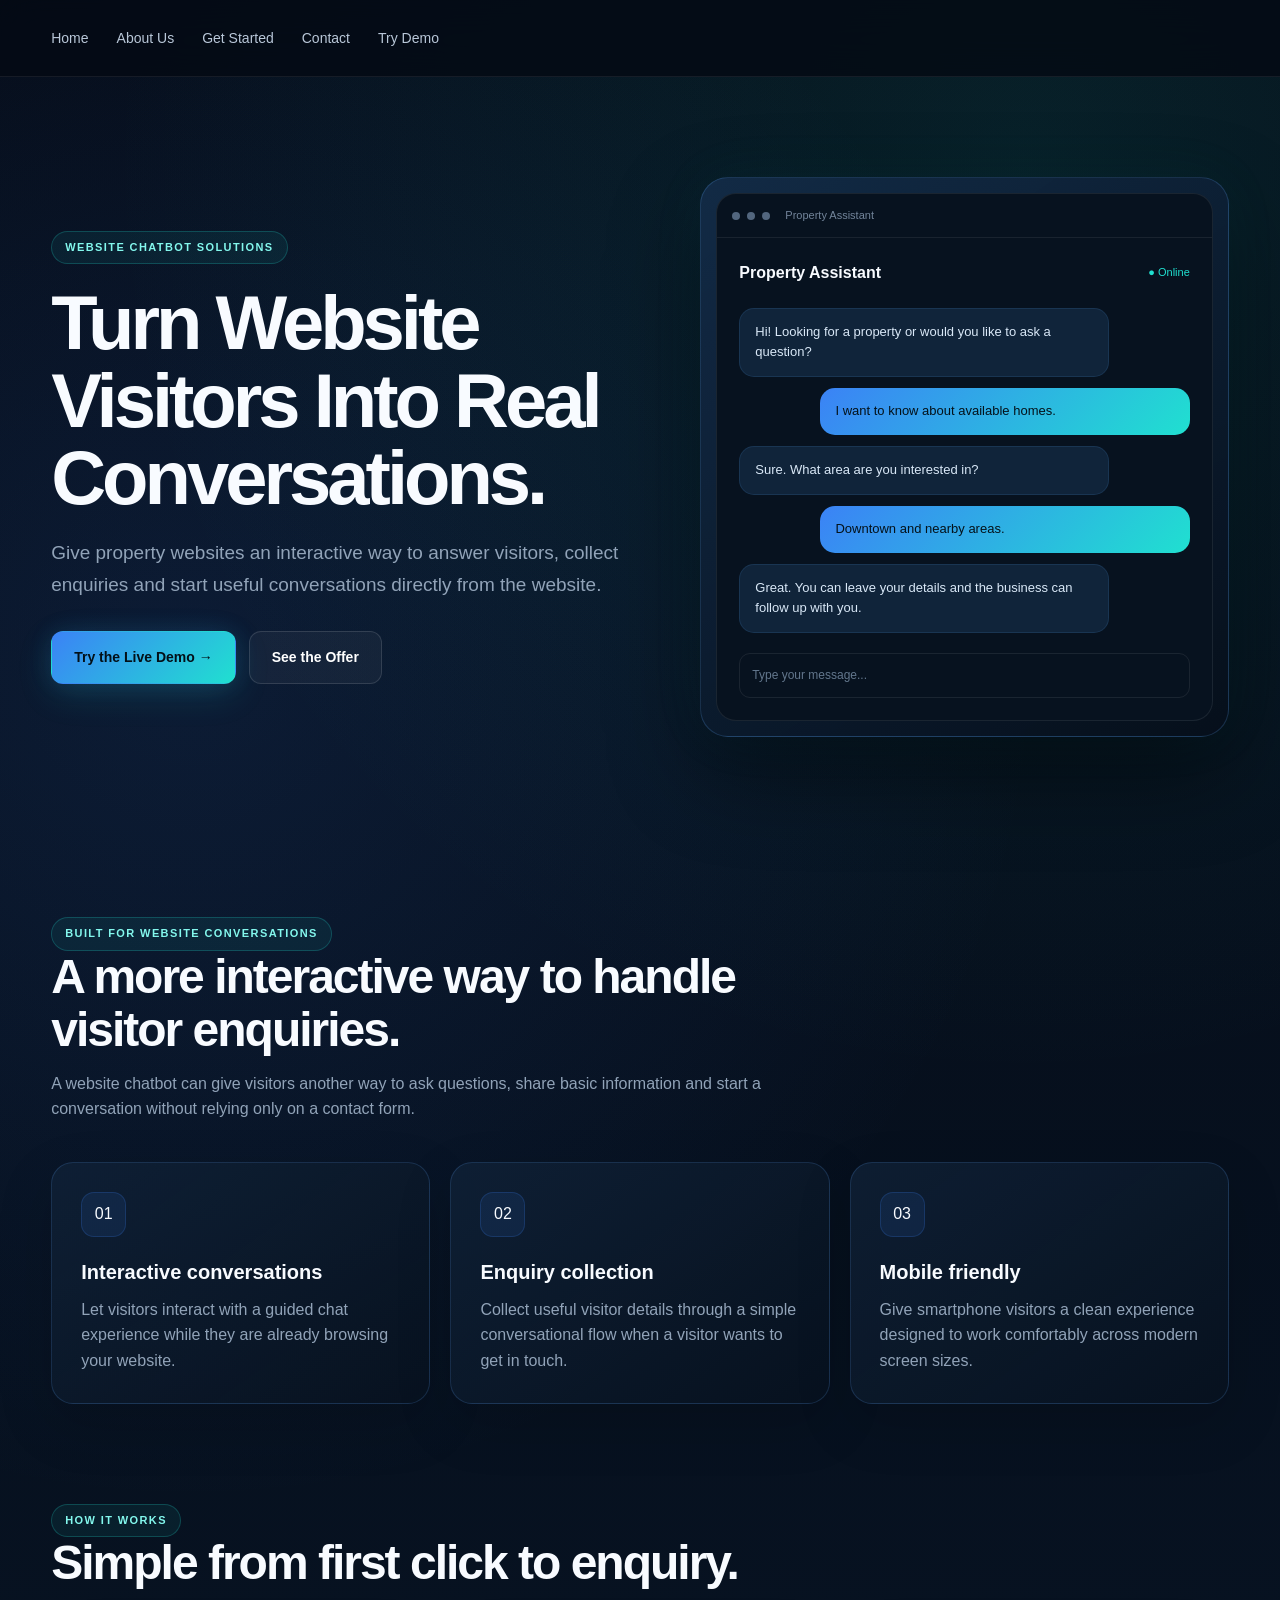
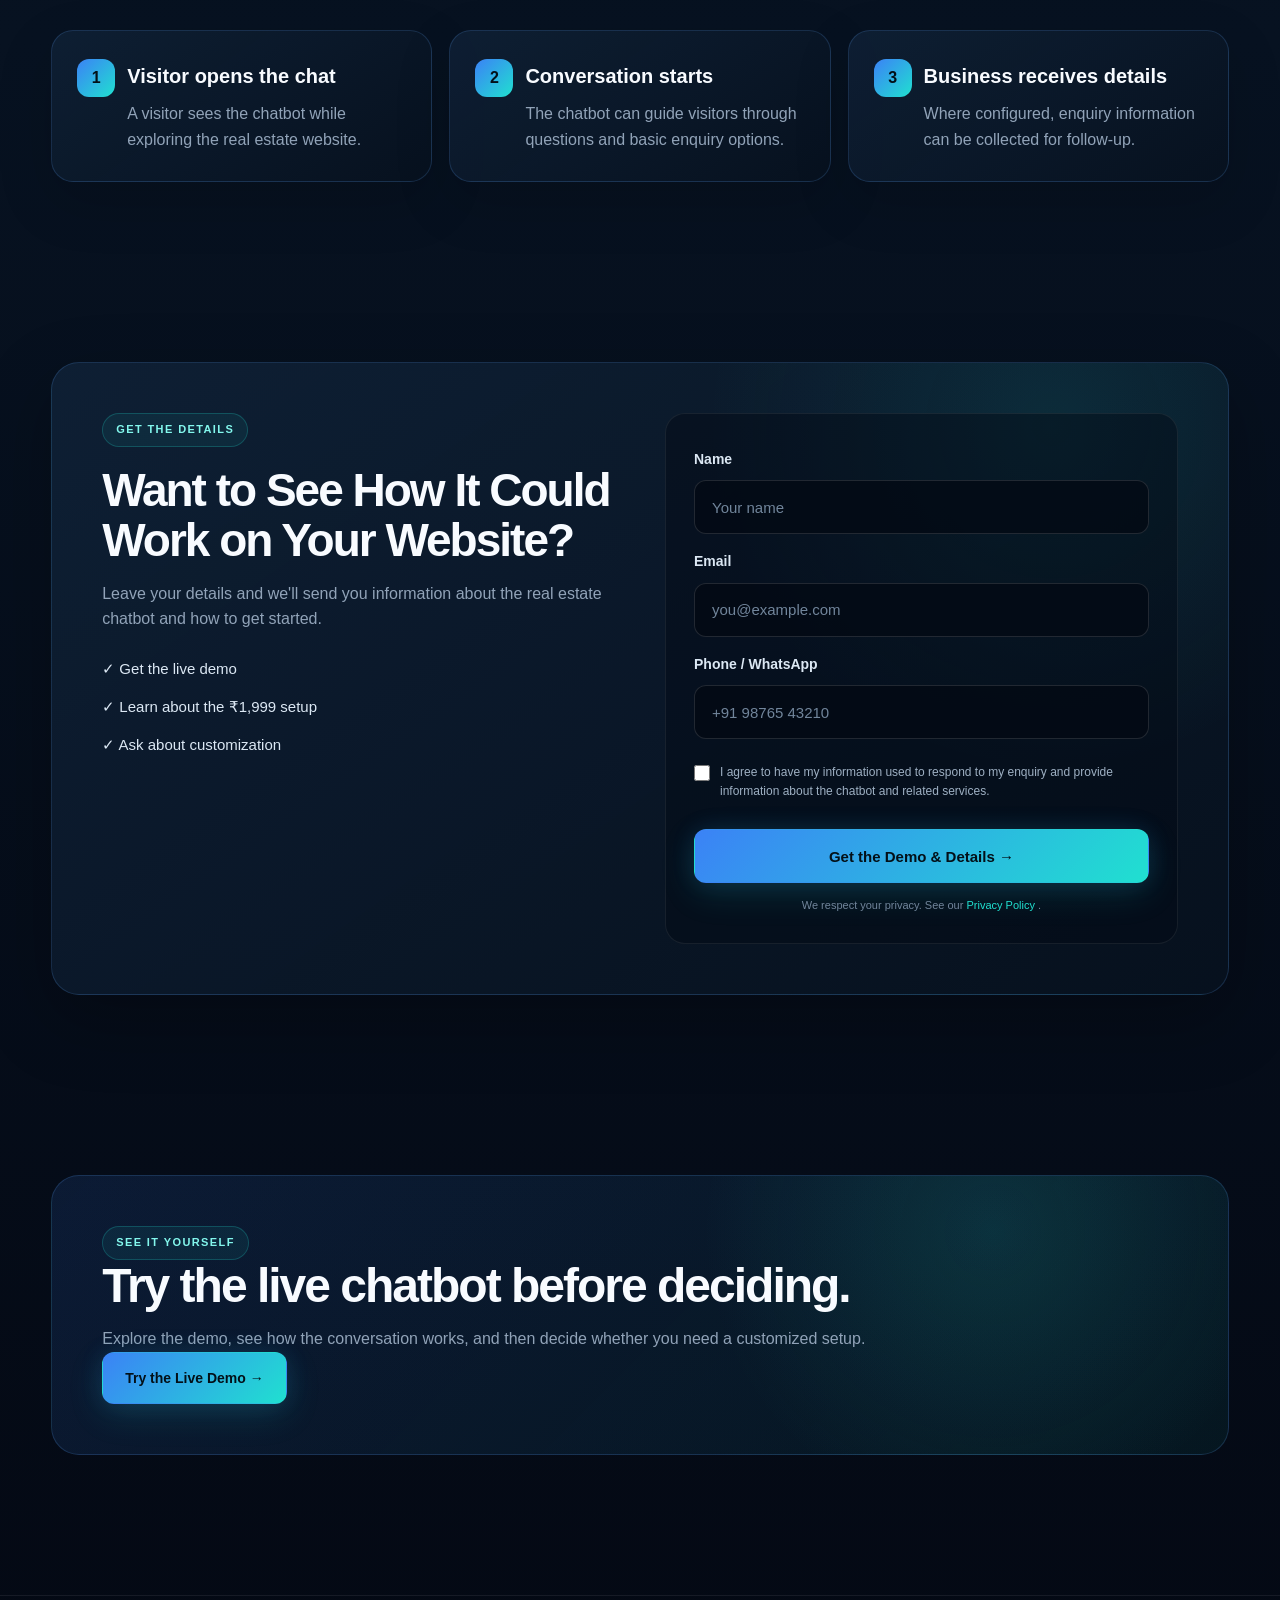
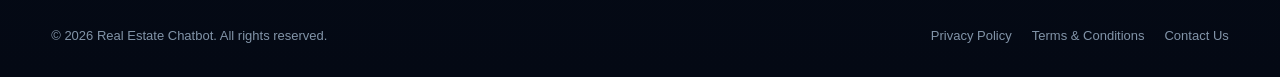
==== index.html @ 4399738c "onsubmit function edited" ====
<!DOCTYPE html>
<html lang="en">
<head>
<meta charset="UTF-8">
<meta name="viewport" content="width=device-width, initial-scale=1.0">

<meta name="description" content="Real Estate Chatbot — interactive website chatbot solutions for real estate businesses.">

<title>Home | Real Estate Chatbot</title>

<link rel="stylesheet" href="style.css">

<style>

/* ==========================================
   HOME PAGE LEAD FORM
   ========================================== */

.lead-capture-box {
    display: grid;
    grid-template-columns: 1fr 1fr;
    gap: 50px;
    padding: 50px;
    border-radius: 28px;
    background:
        radial-gradient(
            circle at 85% 10%,
            rgba(32,224,208,0.10),
            transparent 30%
        ),
        linear-gradient(
            145deg,
            rgba(16,34,56,0.85),
            rgba(7,17,30,0.92)
        );
    border: 1px solid rgba(95,166,255,0.18);
    box-shadow: 0 25px 70px rgba(0,0,0,0.25);
}

.lead-capture-content h2 {
    margin: 18px 0 15px;
    font-size: clamp(30px, 4vw, 46px);
    line-height: 1.1;
    letter-spacing: -2px;
}

.capture-points {
    margin-top: 25px;
    display: grid;
    gap: 14px;
    color: #dce8f4;
}

.capture-points div {
    font-size: 15px;
}

.lead-form {
    display: flex;
    flex-direction: column;
    gap: 10px;
    padding: 28px;
    border-radius: 20px;
    background: rgba(3,10,20,0.45);
    border: 1px solid rgba(255,255,255,0.07);
}

.lead-form label {
    color: #dce8f4;
    font-size: 14px;
    font-weight: 650;
    margin-top: 6px;
}

.lead-form input[type="text"],
.lead-form input[type="email"],
.lead-form input[type="tel"] {
    width: 100%;
    min-height: 54px;
    padding: 15px 17px;
    border-radius: 12px;
    border: 1px solid rgba(255,255,255,0.12);
    background: rgba(3,10,20,0.78);
    color: #ffffff;
    outline: none;
    font-size: 15px;
    box-sizing: border-box;
    transition: 0.2s ease;
}

.lead-form input[type="text"]:focus,
.lead-form input[type="email"]:focus,
.lead-form input[type="tel"]:focus {
    border-color: rgba(32,224,208,0.65);
    box-shadow: 0 0 0 3px rgba(32,224,208,0.07);
}

.lead-form input::placeholder {
    color: #71859b;
}

.consent {
    display: flex !important;
    align-items: flex-start;
    gap: 10px;
    margin: 14px 0 !important;
    color: #9eb0c3 !important;
    font-size: 12px !important;
    line-height: 1.55;
    font-weight: 400 !important;
}

.consent input {
    width: 16px;
    height: 16px;
    margin-top: 2px;
    flex-shrink: 0;
    accent-color: #20e0d0;
}

.lead-form .btn {
    width: 100%;
    min-height: 54px;
    margin-top: 5px;
    font-size: 15px;
    cursor: pointer;
}

.lead-form .btn:disabled {
    opacity: 0.65;
    cursor: wait;
}

.form-note {
    color: #71859b;
    font-size: 11px;
    text-align: center;
    margin-top: 4px;
}

.form-note a {
    color: #20e0d0;
}

.success-message {
    padding: 20px;
    border-radius: 14px;
    background: rgba(32,224,208,0.07);
    border: 1px solid rgba(32,224,208,0.18);
    color: #dce8f4;
    text-align: center;
}

.success-message strong {
    color: #20e0d0;
    font-size: 16px;
}

.success-message p {
    margin: 8px 0 18px;
    color: #9eb0c3;
    font-size: 13px;
}

.error-message {
    margin-top: 8px;
    padding: 12px;
    border-radius: 10px;
    background: rgba(255,80,80,0.08);
    border: 1px solid rgba(255,80,80,0.18);
    color: #ffaaaa;
    font-size: 12px;
    text-align: center;
}

@media (max-width: 850px) {

    .lead-capture-box {
        grid-template-columns: 1fr;
        padding: 28px;
        gap: 30px;
    }

    .lead-form {
        padding: 22px;
    }

    .lead-form input[type="text"],
    .lead-form input[type="email"],
    .lead-form input[type="tel"] {
        min-height: 56px;
        font-size: 16px;
    }

}

</style>

</head>

<body>

<!-- NAVIGATION -->

<header class="nav">

  <div class="container nav-inner">

    <button
      class="menu"
      aria-label="Open navigation"
      onclick="toggleMenu()"
    >
      ☰
    </button>

    <nav class="nav-links" id="navLinks">

      <a class="active" href="index.html">
        Home
      </a>

      <a href="about.html">
        About Us
      </a>

      <a href="sales.html">
        Get Started
      </a>

      <a href="contact.html">
        Contact
      </a>

      <!-- CHANGED: GOES TO LEAD FORM -->
      <a href="#lead-capture">
        Try Demo
      </a>

    </nav>

  </div>

</header>

<main>

<!-- HERO -->

<section class="hero">

  <div class="container hero-grid">

    <div>

      <span class="eyebrow">
        Website Chatbot Solutions
      </span>

      <h1>
        Turn Website Visitors Into
        <span class="gradient-text">
          Real Conversations.
        </span>
      </h1>

      <p class="lead">
        Give property websites an interactive way to answer visitors,
        collect enquiries and start useful conversations directly from
        the website.
      </p>

      <div class="actions">

        <!-- CHANGED: GOES TO LEAD FORM -->
        <a
          class="btn btn-primary"
          href="#lead-capture"
        >
          Try the Live Demo →
        </a>

        <a
          class="btn btn-secondary"
          href="sales.html"
        >
          See the Offer
        </a>

      </div>

    </div>


    <!-- CHATBOT VISUAL -->

    <div class="visual" aria-label="Chatbot visual">

      <div class="window">

        <div class="window-top">

          <span class="dot"></span>
          <span class="dot"></span>
          <span class="dot"></span>

          <span style="margin-left:8px;">
            Property Assistant
          </span>

        </div>


        <div class="chat">

          <div class="chat-head">

            <strong>
              Property Assistant
            </strong>

            <span class="online">
              ● Online
            </span>

          </div>


          <div class="bubble bot">
            Hi! Looking for a property or would you like to ask a question?
          </div>

          <div class="bubble user">
            I want to know about available homes.
          </div>

          <div class="bubble bot">
            Sure. What area are you interested in?
          </div>

          <div class="bubble user">
            Downtown and nearby areas.
          </div>

          <div class="bubble bot">
            Great. You can leave your details and the business can follow up with you.
          </div>


          <div class="input">
            Type your message...
          </div>

        </div>

      </div>

    </div>

  </div>

</section>


<!-- FEATURES -->

<section class="section">

  <div class="container">

    <div class="section-head">

      <span class="eyebrow">
        Built for website conversations
      </span>

      <h2>
        A more interactive way to handle visitor enquiries.
      </h2>

      <p class="muted">
        A website chatbot can give visitors another way to ask questions,
        share basic information and start a conversation without relying
        only on a contact form.
      </p>

    </div>


    <div class="grid3">

      <article class="card">

        <div class="icon">
          01
        </div>

        <h3>
          Interactive conversations
        </h3>

        <p class="muted">
          Let visitors interact with a guided chat experience while they
          are already browsing your website.
        </p>

      </article>


      <article class="card">

        <div class="icon">
          02
        </div>

        <h3>
          Enquiry collection
        </h3>

        <p class="muted">
          Collect useful visitor details through a simple conversational
          flow when a visitor wants to get in touch.
        </p>

      </article>


      <article class="card">

        <div class="icon">
          03
        </div>

        <h3>
          Mobile friendly
        </h3>

        <p class="muted">
          Give smartphone visitors a clean experience designed to work
          comfortably across modern screen sizes.
        </p>

      </article>

    </div>

  </div>

</section>


<!-- HOW IT WORKS -->

<section
  class="section"
  style="padding-top:10px"
>

  <div class="container">

    <div class="section-head">

      <span class="eyebrow">
        How it works
      </span>

      <h2>
        Simple from first click to enquiry.
      </h2>

    </div>


    <div class="grid3 steps">

      <article class="card step">

        <h3>
          Visitor opens the chat
        </h3>

        <p class="muted">
          A visitor sees the chatbot while exploring the real estate website.
        </p>

      </article>


      <article class="card step">

        <h3>
          Conversation starts
        </h3>

        <p class="muted">
          The chatbot can guide visitors through questions and basic
          enquiry options.
        </p>

      </article>


      <article class="card step">

        <h3>
          Business receives details
        </h3>

        <p class="muted">
          Where configured, enquiry information can be collected for follow-up.
        </p>

      </article>

    </div>

  </div>

</section>


<!-- LEAD CAPTURE -->

<section
  class="section lead-capture"
  id="lead-capture"
>

  <div class="container">

    <div class="lead-capture-box">

      <!-- LEFT -->

      <div class="lead-capture-content">

        <div class="eyebrow">
          Get the details
        </div>

        <h2>
          Want to See How It Could Work on Your Website?
        </h2>

        <p class="muted">
          Leave your details and we'll send you information about
          the real estate chatbot and how to get started.
        </p>


        <div class="capture-points">

          <div>
            ✓ Get the live demo
          </div>

          <div>
            ✓ Learn about the ₹1,999 setup
          </div>

          <div>
            ✓ Ask about customization
          </div>

        </div>

      </div>


      <!-- FORM -->

      <form
        class="lead-form"
        id="leadForm"
        onsubmit="return submitLead(event)"
      >

        <label for="name">
          Name
        </label>

        <input
          type="text"
          id="name"
          name="name"
          placeholder="Your name"
          autocomplete="name"
          required
        >


        <label for="email">
          Email
        </label>

        <input
          type="email"
          id="email"
          name="email"
          placeholder="you@example.com"
          autocomplete="email"
          required
        >


        <label for="phone">
          Phone / WhatsApp
        </label>

        <input
          type="tel"
          id="phone"
          name="phone"
          placeholder="+91 98765 43210"
          autocomplete="tel"
          required
        >


        <label class="consent">

          <input
            type="checkbox"
            id="consent"
            required
          >

          <span>
            I agree to have my information used to respond to my
            enquiry and provide information about the chatbot and
            related services.
          </span>

        </label>


        <button
          type="submit"
          class="btn btn-primary"
          id="leadSubmitButton"
        >
          Get the Demo &amp; Details →
        </button>


        <p class="form-note">

          We respect your privacy.
          See our

          <a href="privacy.html">
            Privacy Policy
          </a>.

        </p>


        <div
          id="successMessage"
          class="success-message"
          style="display:none;"
        >

          <strong>
            ✓ Your details have been received.
          </strong>

          <p>
            Opening the live chatbot demo...
          </p>

        </div>


        <div
          id="errorMessage"
          class="error-message"
          style="display:none;"
        >
          Something went wrong. Please try again.
        </div>

      </form>

    </div>

  </div>

</section>


<!-- CTA -->

<section class="section">

  <div class="container">

    <div class="cta">

      <div>

        <span class="eyebrow">
          See it yourself
        </span>

        <h2>
          Try the live chatbot before deciding.
        </h2>

        <p class="muted">
          Explore the demo, see how the conversation works,
          and then decide whether you need a customized setup.
        </p>

      </div>


      <!-- CHANGED: GOES TO LEAD FORM -->

      <a
        class="btn btn-primary"
        href="#lead-capture"
      >
        Try the Live Demo →
      </a>

    </div>

  </div>

</section>

</main>


<!-- FOOTER -->

<footer>

  <div class="container footer-inner">

    <div>
      © 2026 Real Estate Chatbot. All rights reserved.
    </div>

    <div class="footer-links">

      <a href="privacy.html">
        Privacy Policy
      </a>

      <a href="terms.html">
        Terms &amp; Conditions
      </a>

      <a href="contact.html">
        Contact Us
      </a>

    </div>

  </div>

</footer>


<script>

/* ==========================================
   MOBILE MENU
   ========================================== */

function toggleMenu() {

  document
    .getElementById('navLinks')
    .classList
    .toggle('open');

}


document
  .querySelectorAll('.nav-links a')
  .forEach(function(a) {

    a.addEventListener('click', function() {

      document
        .getElementById('navLinks')
        .classList
        .remove('open');

    });

  });


/* ==========================================
   GOOGLE SHEETS LEAD CAPTURE
   ========================================== */

const GOOGLE_SCRIPT_URL =
  "https://script.google.com/macros/s/AKfycbzKD48RnKnhi5qmv2MitYnB7uMEix-kCjHbMW77dGqCOXvG3I1EbLvYB9D_Ft4k0GsKUg/exec";


/* ==========================================
   LIVE CHATBOT DEMO URL
   ========================================== */

const LIVE_CHATBOT_URL =
  "https://script.google.com/macros/s/AKfycbx9DxnQEvRQvDjsZqvw2F-pWsLsvAs5N7b-cck72aeVU1lw5n7c9qp4Ecl6Xw3pcSaKPQ/exec";


async function submitLead(event) {

  event.preventDefault();

  const form =
    document.getElementById("leadForm");

  const button =
    document.getElementById("leadSubmitButton");

  const successMessage =
    document.getElementById("successMessage");

  const errorMessage =
    document.getElementById("errorMessage");

  const name =
    document.getElementById("name").value.trim();

  const email =
    document.getElementById("email").value.trim();

  const phone =
    document.getElementById("phone").value.trim();

  const consent =
    document.getElementById("consent").checked;


  if (!name || !email || !phone || !consent) {

    alert("Please complete all required fields.");

    return;

  }


  button.disabled = true;

  button.textContent = "Opening Demo...";

  errorMessage.style.display = "none";


  const leadData = {

    name: name,

    email: email,

    phone: phone

  };


  try {

    fetch(
      GOOGLE_SCRIPT_URL,
      {
        method: "POST",

        mode: "no-cors",

        headers: {
          "Content-Type": "text/plain;charset=utf-8"
        },

        body: JSON.stringify(leadData)
      }
    );


    form
      .querySelectorAll(
        "label, input, button, .form-note"
      )
      .forEach(function(element) {

        element.style.display = "none";

      });


    successMessage.style.display = "block";


    setTimeout(function() {

      window.location.href = LIVE_CHATBOT_URL;

    }, 800);


  } catch (error) {

    console.error(error);

    button.disabled = false;

    button.textContent =
      "Get the Demo & Details →";

    errorMessage.style.display = "block";

  }

}
---- style.css ----
:root {
    --bg: #050b16;
    --bg-light: #081426;
    --card: rgba(14, 29, 49, 0.78);
    --card-border: rgba(95, 166, 255, 0.18);
    --blue: #3b82f6;
    --cyan: #20e0d0;
    --white: #f8fbff;
    --text: #d9e4f1;
    --muted: #91a3b8;
    --max: 1180px;
}

* {
    box-sizing: border-box;
    margin: 0;
    padding: 0;
}

html {
    scroll-behavior: smooth;
}

body {
    background:
        radial-gradient(circle at 80% 5%, rgba(32, 224, 208, 0.10), transparent 28%),
        radial-gradient(circle at 15% 20%, rgba(59, 130, 246, 0.12), transparent 30%),
        linear-gradient(180deg, #050b16 0%, #071221 50%, #040914 100%);
    color: var(--white);
    font-family: Inter, Arial, Helvetica, sans-serif;
    line-height: 1.6;
    min-height: 100vh;
}

a {
    text-decoration: none;
    color: inherit;
}

.container {
    width: min(var(--max), 92%);
    margin: auto;
}

/* =========================
   NAVIGATION
========================= */

.nav {
    position: sticky;
    top: 0;
    z-index: 1000;
    background: rgba(4, 10, 20, 0.82);
    backdrop-filter: blur(18px);
    border-bottom: 1px solid rgba(255,255,255,0.07);
}

.nav-inner {
    min-height: 76px;
    display: flex;
    align-items: center;
    justify-content: space-between;
    gap: 25px;
}

.brand {
    font-size: 20px;
    font-weight: 800;
    letter-spacing: -0.5px;
}

.brand span {
    color: var(--cyan);
}

.nav-links {
    display: flex;
    align-items: center;
    gap: 28px;
}

.nav-links a {
    color: #b9c7d8;
    font-size: 14px;
    transition: 0.25s ease;
}

.nav-links a:hover {
    color: white;
}

.menu {
    display: none;
    border: 1px solid var(--card-border);
    background: rgba(255,255,255,0.04);
    color: white;
    border-radius: 10px;
    padding: 9px 12px;
    font-size: 18px;
    cursor: pointer;
}

/* =========================
   BUTTONS
========================= */

.btn {
    display: inline-flex;
    align-items: center;
    justify-content: center;
    padding: 14px 22px;
    border-radius: 12px;
    font-weight: 750;
    font-size: 14px;
    transition: all 0.25s ease;
    cursor: pointer;
    border: 1px solid transparent;
}

.btn-primary {
    color: #031018;
    background: linear-gradient(
        135deg,
        #3b82f6,
        #20e0d0
    );
    box-shadow:
        0 10px 35px rgba(32, 224, 208, 0.15),
        0 0 25px rgba(59, 130, 246, 0.12);
}

.btn-primary:hover {
    transform: translateY(-3px);
    box-shadow:
        0 15px 40px rgba(32, 224, 208, 0.22);
}

.btn-secondary {
    color: white;
    background: rgba(255,255,255,0.045);
    border-color: rgba(255,255,255,0.12);
}

.btn-secondary:hover {
    background: rgba(255,255,255,0.08);
    transform: translateY(-3px);
}

/* =========================
   HERO
========================= */

.hero {
    padding: 100px 0 90px;
}

.hero-grid {
    display: grid;
    grid-template-columns: 1.05fr 0.95fr;
    gap: 65px;
    align-items: center;
}

.eyebrow {
    display: inline-flex;
    align-items: center;
    padding: 7px 13px;
    border-radius: 50px;
    background: rgba(32,224,208,0.07);
    border: 1px solid rgba(32,224,208,0.22);
    color: #83f7ed;
    font-size: 11px;
    font-weight: 800;
    letter-spacing: 1.4px;
    text-transform: uppercase;
}

h1 {
    margin: 20px 0;
    font-size: clamp(45px, 6vw, 76px);
    line-height: 1.02;
    letter-spacing: -4px;
    max-width: 750px;
}

.lead {
    max-width: 650px;
    color: var(--muted);
    font-size: 19px;
    line-height: 1.7;
}

.actions {
    display: flex;
    flex-wrap: wrap;
    gap: 13px;
    margin-top: 30px;
}

/* =========================
   CHATBOT VISUAL
========================= */

.visual {
    padding: 15px;
    border-radius: 28px;
    background:
        linear-gradient(
            145deg,
            rgba(20, 45, 75, 0.85),
            rgba(6, 15, 27, 0.96)
        );
    border: 1px solid rgba(97,174,255,0.2);
    box-shadow:
        0 35px 90px rgba(0,0,0,0.45),
        0 0 60px rgba(32,224,208,0.05);
}

.window {
    background: #07121f;
    border: 1px solid rgba(255,255,255,0.08);
    border-radius: 20px;
    overflow: hidden;
}

.window-top {
    height: 44px;
    display: flex;
    align-items: center;
    gap: 7px;
    padding: 0 15px;
    border-bottom: 1px solid rgba(255,255,255,0.07);
    color: #73859b;
    font-size: 11px;
}

.dot {
    width: 8px;
    height: 8px;
    border-radius: 50%;
    background: #52667e;
}

.chat {
    padding: 22px;
}

.chat-head {
    display: flex;
    justify-content: space-between;
    align-items: center;
    margin-bottom: 22px;
}

.online {
    color: var(--cyan);
    font-size: 11px;
}

.bubble {
    max-width: 82%;
    padding: 13px 15px;
    margin: 11px 0;
    border-radius: 15px;
    font-size: 13px;
}

.bot {
    background: #10243a;
    border: 1px solid rgba(92,168,255,0.12);
    color: #d9e8f7;
}

.user {
    margin-left: auto;
    color: #04121a;
    background: linear-gradient(
        135deg,
        #3b82f6,
        #20e0d0
    );
}

.input {
    margin-top: 20px;
    padding: 12px;
    border-radius: 11px;
    border: 1px solid rgba(255,255,255,0.08);
    color: #63778d;
    font-size: 12px;
}

/* =========================
   SECTIONS
========================= */

.section {
    padding: 90px 0;
}

.section-head {
    max-width: 720px;
    margin-bottom: 40px;
}

.section h2 {
    font-size: clamp(32px, 4vw, 48px);
    line-height: 1.1;
    letter-spacing: -2px;
    margin-bottom: 14px;
}

.muted {
    color: var(--muted);
}

/* =========================
   CARDS
========================= */

.grid3 {
    display: grid;
    grid-template-columns: repeat(3, 1fr);
    gap: 20px;
}

.grid2 {
    display: grid;
    grid-template-columns: repeat(2, 1fr);
    gap: 20px;
}

.card {
    padding: 29px;
    border-radius: 22px;
    background:
        linear-gradient(
            145deg,
            rgba(16,34,56,0.78),
            rgba(8,18,31,0.72)
        );
    border: 1px solid var(--card-border);
    box-shadow: 0 20px 55px rgba(0,0,0,0.15);
    transition: 0.25s ease;
}

.card:hover {
    transform: translateY(-5px);
    border-color: rgba(53,224,208,0.28);
}

.card h3 {
    margin-bottom: 9px;
    font-size: 20px;
}

.icon {
    width: 45px;
    height: 45px;
    display: grid;
    place-items: center;
    border-radius: 13px;
    background: rgba(59,130,246,0.1);
    border: 1px solid rgba(59,130,246,0.2);
    margin-bottom: 19px;
}

/* =========================
   STEPS
========================= */

.steps {
    counter-reset: step;
    display: grid;
    gap: 17px;
}

.step {
    position: relative;
    padding-left: 75px;
}

.step:before {
    counter-increment: step;
    content: counter(step);
    position: absolute;
    left: 25px;
    top: 28px;
    width: 38px;
    height: 38px;
    border-radius: 12px;
    display: grid;
    place-items: center;
    background: linear-gradient(
        135deg,
        #3b82f6,
        #20e0d0
    );
    color: #031018;
    font-weight: 900;
}

/* =========================
   PAGE HERO
========================= */

.page-hero {
    padding: 85px 0 45px;
}

.page-hero h1 {
    max-width: 850px;
}

.narrow {
    max-width: 800px;
}

/* =========================
   OFFER
========================= */

.offer {
    display: grid;
    grid-template-columns: 1fr 1fr;
    gap: 45px;
    align-items: center;
}

.price {
    margin: 15px 0;
    font-size: 64px;
    font-weight: 900;
    letter-spacing: -4px;
}

.price small {
    font-size: 15px;
    font-weight: 500;
    color: var(--muted);
    letter-spacing: 0;
}

.checklist {
    list-style: none;
    padding: 0;
}

.checklist li {
    margin: 13px 0;
    color: #dce8f4;
}

.checklist li::before {
    content: "✓";
    color: var(--cyan);
    font-weight: 900;
    margin-right: 10px;
}

/* =========================
   CTA
========================= */

.cta {
    padding: 50px;
    border-radius: 28px;
    background:
        radial-gradient(
            circle at 80% 20%,
            rgba(32,224,208,0.13),
            transparent 30%
        ),
        linear-gradient(
            135deg,
            rgba(59,130,246,0.13),
            rgba(32,224,208,0.06)
        );
    border: 1px solid var(--card-border);
}

/* =========================
   LEGAL
========================= */

.legal h2 {
    margin-top: 38px;
    margin-bottom: 12px;
    font-size: 26px;
}

.legal p,
.legal li {
    color: #b7c5d6;
    margin-bottom: 14px;
}

/* =========================
   FOOTER
========================= */

footer {
    margin-top: 50px;
    padding: 30px 0;
    border-top: 1px solid rgba(255,255,255,0.07);
    color: #8294a8;
    font-size: 13px;
}

.footer-inner {
    display: flex;
    justify-content: space-between;
    align-items: center;
    gap: 20px;
}

.footer-links {
    display: flex;
    flex-wrap: wrap;
    gap: 20px;
}

.footer-links a:hover {
    color: white;
}

/* =========================
   MOBILE
========================= */

@media (max-width: 850px) {

    .nav-links {
        display: none;
        position: absolute;
        left: 0;
        right: 0;
        top: 76px;
        padding: 22px;
        background: #07111f;
        border-bottom: 1px solid rgba(255,255,255,0.08);
        flex-direction: column;
        align-items: flex-start;
        gap: 18px;
    }

    .nav-links.open {
        display: flex;
    }

    .menu {
        display: block;
    }

    .hero {
        padding: 65px 0;
    }

    .hero-grid,
    .offer,
    .grid2 {
        grid-template-columns: 1fr;
    }

    .grid3 {
        grid-template-columns: 1fr;
    }

    h1 {
        font-size: clamp(42px, 12vw, 60px);
        letter-spacing: -2.5px;
    }

    .lead {
        font-size: 17px;
    }

    .section {
        padding: 65px 0;
    }

    .page-hero {
        padding: 60px 0 30px;
    }

    .cta {
        padding: 30px;
    }

    .price {
        font-size: 52px;
    }

    .footer-inner {
        flex-direction: column;
        align-items: flex-start;
    }
}

@media (max-width: 480px) {

    .container {
        width: 90%;
    }

    .btn {
        width: 100%;
    }

    .actions {
        width: 100%;
    }

    .visual {
        padding: 8px;
    }

    .chat {
        padding: 16px;
    }
}
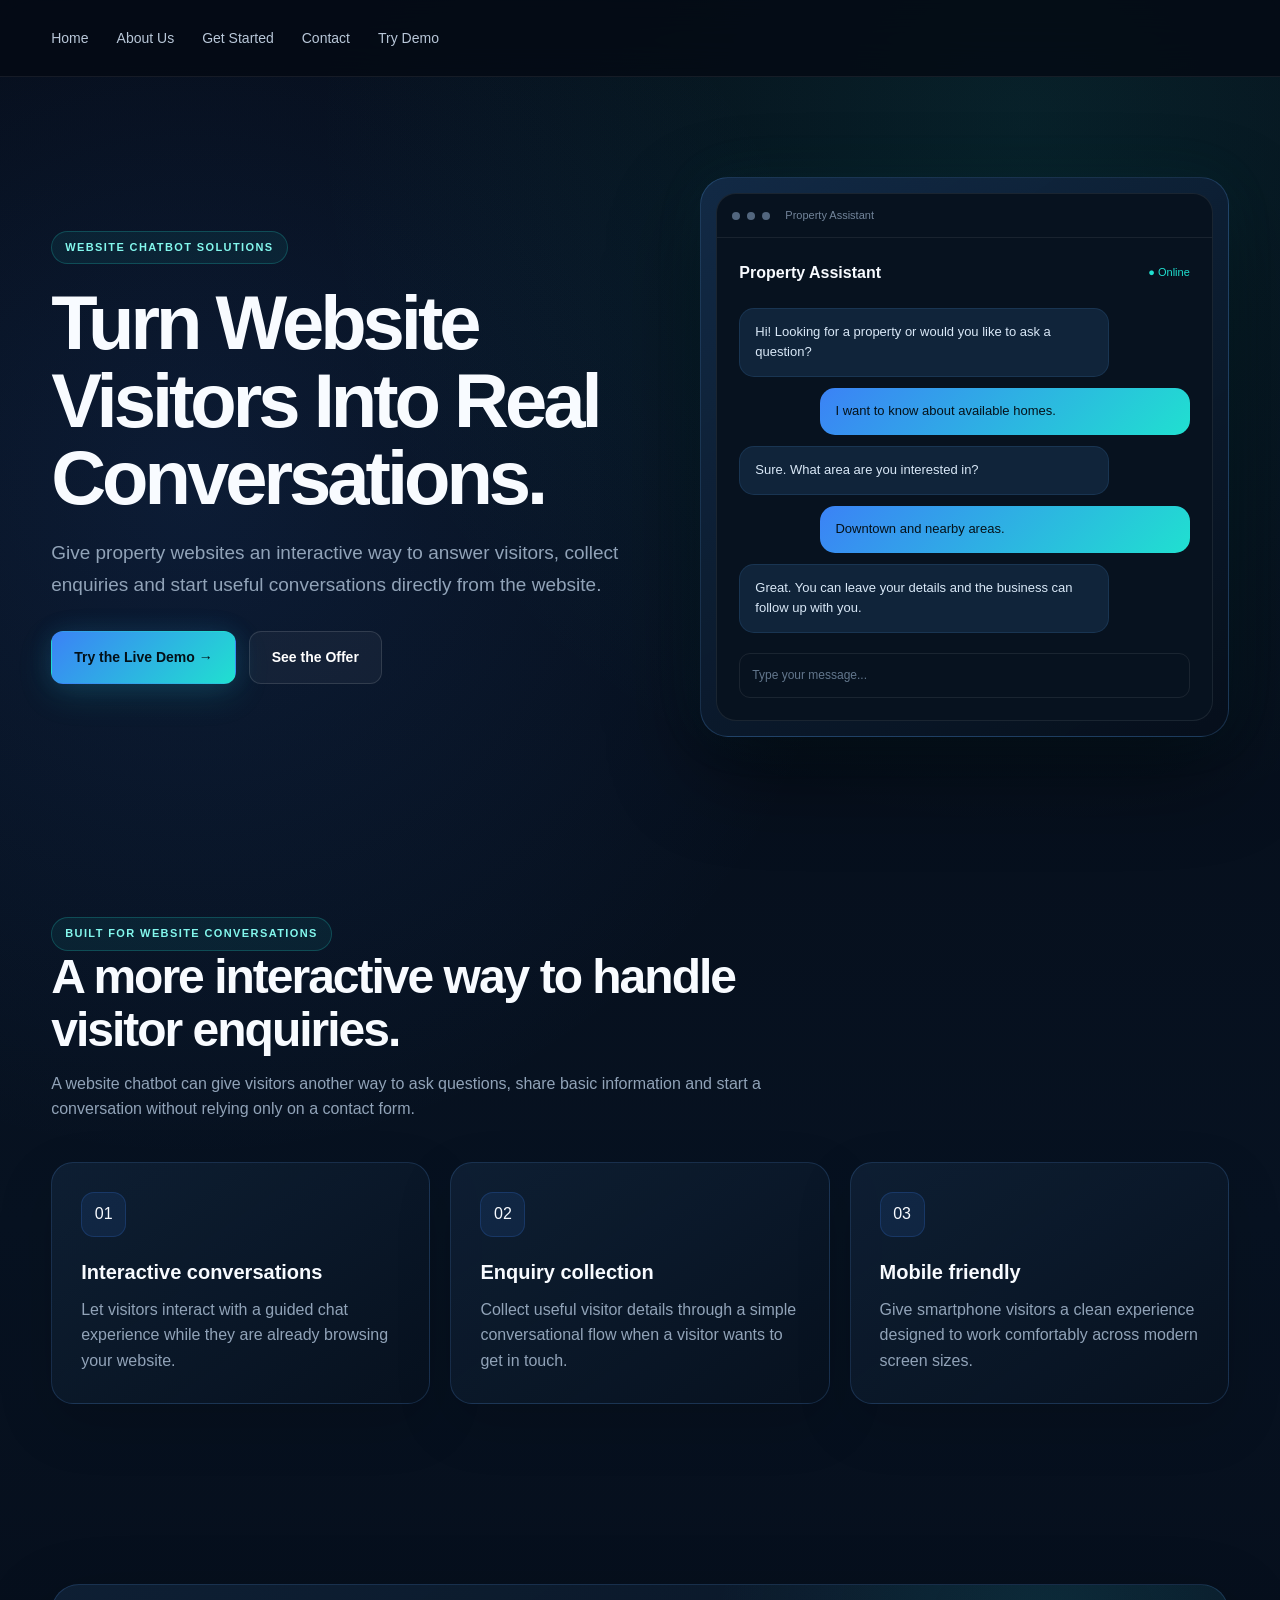
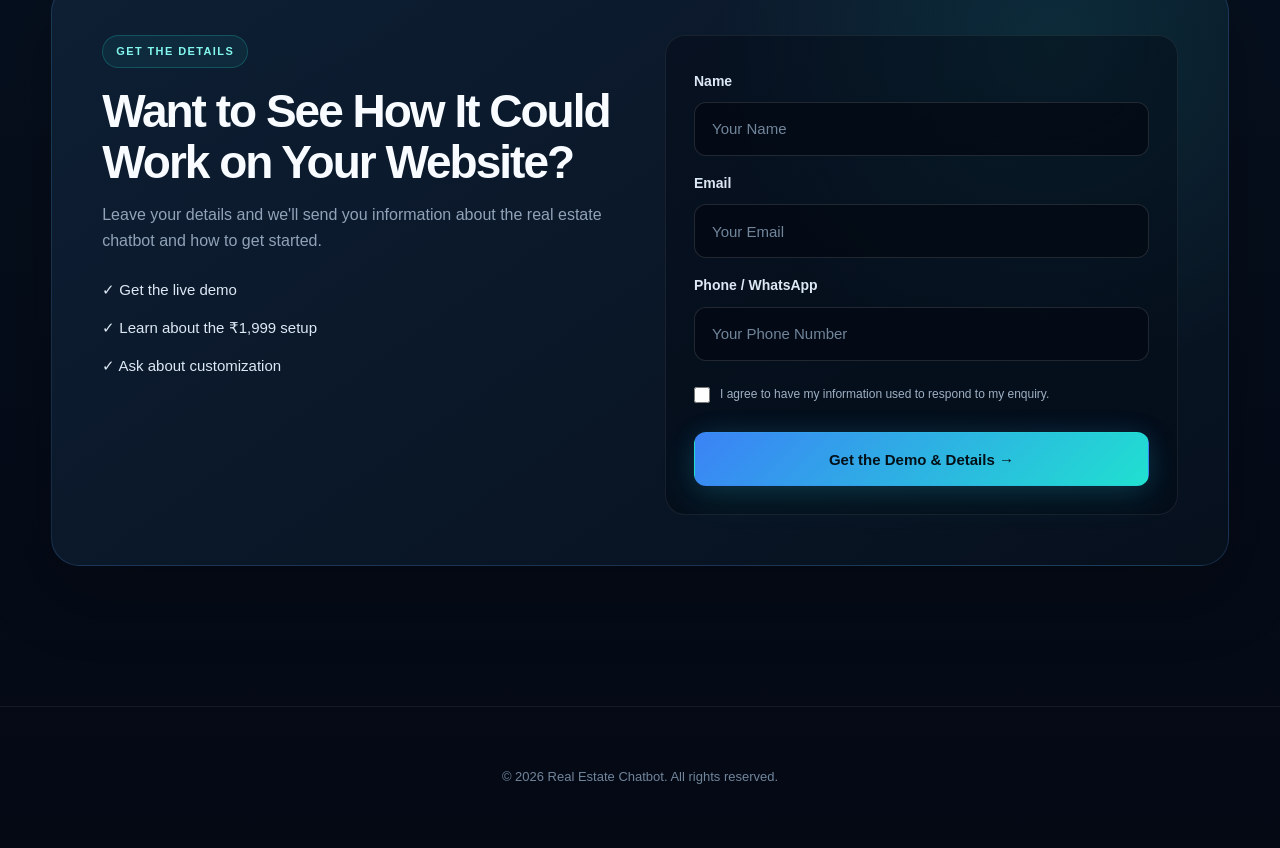
==== commit 9ba7d323: "index code changed from google ai Updated the lead capture section in index.html by modifying the fo" ====
--- a/index.html
+++ b/index.html
@@ -232,7 +232,6 @@
         Contact
       </a>
 
-      <!-- CHANGED: GOES TO LEAD FORM -->
       <a href="#lead-capture">
         Try Demo
       </a>
@@ -272,7 +271,6 @@
 
       <div class="actions">
 
-        <!-- CHANGED: GOES TO LEAD FORM -->
         <a
           class="btn btn-primary"
           href="#lead-capture"
@@ -448,476 +446,60 @@
 
 </section>
 
-
-<!-- HOW IT WORKS -->
-
-<section
-  class="section"
-  style="padding-top:10px"
->
-
+<!-- LEAD CAPTURE SECTION -->
+<section id="lead-capture" class="section">
   <div class="container">
-
-    <div class="section-head">
-
-      <span class="eyebrow">
-        How it works
-      </span>
-
-      <h2>
-        Simple from first click to enquiry.
-      </h2>
+    <div class="lead-capture-box">
+      
+      <div class="lead-capture-content">
+        <span class="eyebrow">Get the details</span>
+        <h2>Want to See How It Could Work on Your Website?</h2>
+        <p class="muted">Leave your details and we'll send you information about the real estate chatbot and how to get started.</p>
+        <div class="capture-points">
+          <div>✓ Get the live demo</div>
+          <div>✓ Learn about the ₹1,999 setup</div>
+          <div>✓ Ask about customization</div>
+        </div>
+      </div>
+
+      <form class="lead-form" id="chatbotLeadForm">
+        <label for="name">Name</label>
+        <input type="text" id="name" required placeholder="Your Name">
+
+        <label for="email">Email</label>
+        <input type="email" id="email" required placeholder="Your Email">
+
+        <label for="phone">Phone / WhatsApp</label>
+        <input type="tel" id="phone" required placeholder="Your Phone Number">
+
+        <label class="consent">
+          <input type="checkbox" required>
+          I agree to have my information used to respond to my enquiry.
+        </label>
+
+        <button type="submit" class="btn btn-primary" id="submitBtn">Get the Demo & Details →</button>
+      </form>
 
     </div>
-
-
-    <div class="grid3 steps">
-
-      <article class="card step">
-
-        <h3>
-          Visitor opens the chat
-        </h3>
-
-        <p class="muted">
-          A visitor sees the chatbot while exploring the real estate website.
-        </p>
-
-      </article>
-
-
-      <article class="card step">
-
-        <h3>
-          Conversation starts
-        </h3>
-
-        <p class="muted">
-          The chatbot can guide visitors through questions and basic
-          enquiry options.
-        </p>
-
-      </article>
-
-
-      <article class="card step">
-
-        <h3>
-          Business receives details
-        </h3>
-
-        <p class="muted">
-          Where configured, enquiry information can be collected for follow-up.
-        </p>
-
-      </article>
-
-    </div>
-
   </div>
-
 </section>
 
-
-<!-- LEAD CAPTURE -->
-
-<section
-  class="section lead-capture"
-  id="lead-capture"
->
-
-  <div class="container">
-
-    <div class="lead-capture-box">
-
-      <!-- LEFT -->
-
-      <div class="lead-capture-content">
-
-        <div class="eyebrow">
-          Get the details
-        </div>
-
-        <h2>
-          Want to See How It Could Work on Your Website?
-        </h2>
-
-        <p class="muted">
-          Leave your details and we'll send you information about
-          the real estate chatbot and how to get started.
-        </p>
-
-
-        <div class="capture-points">
-
-          <div>
-            ✓ Get the live demo
-          </div>
-
-          <div>
-            ✓ Learn about the ₹1,999 setup
-          </div>
-
-          <div>
-            ✓ Ask about customization
-          </div>
-
-        </div>
-
-      </div>
-
-
-      <!-- FORM -->
-
-      <form
-        class="lead-form"
-        id="leadForm"
-        onsubmit="return submitLead(event)"
-      >
-
-        <label for="name">
-          Name
-        </label>
-
-        <input
-          type="text"
-          id="name"
-          name="name"
-          placeholder="Your name"
-          autocomplete="name"
-          required
-        >
-
-
-        <label for="email">
-          Email
-        </label>
-
-        <input
-          type="email"
-          id="email"
-          name="email"
-          placeholder="you@example.com"
-          autocomplete="email"
-          required
-        >
-
-
-        <label for="phone">
-          Phone / WhatsApp
-        </label>
-
-        <input
-          type="tel"
-          id="phone"
-          name="phone"
-          placeholder="+91 98765 43210"
-          autocomplete="tel"
-          required
-        >
-
-
-        <label class="consent">
-
-          <input
-            type="checkbox"
-            id="consent"
-            required
-          >
-
-          <span>
-            I agree to have my information used to respond to my
-            enquiry and provide information about the chatbot and
-            related services.
-          </span>
-
-        </label>
-
-
-        <button
-          type="submit"
-          class="btn btn-primary"
-          id="leadSubmitButton"
-        >
-          Get the Demo &amp; Details →
-        </button>
-
-
-        <p class="form-note">
-
-          We respect your privacy.
-          See our
-
-          <a href="privacy.html">
-            Privacy Policy
-          </a>.
-
-        </p>
-
-
-        <div
-          id="successMessage"
-          class="success-message"
-          style="display:none;"
-        >
-
-          <strong>
-            ✓ Your details have been received.
-          </strong>
-
-          <p>
-            Opening the live chatbot demo...
-          </p>
-
-        </div>
-
-
-        <div
-          id="errorMessage"
-          class="error-message"
-          style="display:none;"
-        >
-          Something went wrong. Please try again.
-        </div>
-
-      </form>
-
-    </div>
-
+</main>
+
+<footer>
+  <div class="container" style="text-align:center; padding:30px 0; color:#71859b; font-size:13px;">
+    © 2026 Real Estate Chatbot. All rights reserved.
   </div>
-
-</section>
-
-
-<!-- CTA -->
-
-<section class="section">
-
-  <div class="container">
-
-    <div class="cta">
-
-      <div>
-
-        <span class="eyebrow">
-          See it yourself
-        </span>
-
-        <h2>
-          Try the live chatbot before deciding.
-        </h2>
-
-        <p class="muted">
-          Explore the demo, see how the conversation works,
-          and then decide whether you need a customized setup.
-        </p>
-
-      </div>
-
-
-      <!-- CHANGED: GOES TO LEAD FORM -->
-
-      <a
-        class="btn btn-primary"
-        href="#lead-capture"
-      >
-        Try the Live Demo →
-      </a>
-
-    </div>
-
-  </div>
-
-</section>
-
-</main>
-
-
-<!-- FOOTER -->
-
-<footer>
-
-  <div class="container footer-inner">
-
-    <div>
-      © 2026 Real Estate Chatbot. All rights reserved.
-    </div>
-
-    <div class="footer-links">
-
-      <a href="privacy.html">
-        Privacy Policy
-      </a>
-
-      <a href="terms.html">
-        Terms &amp; Conditions
-      </a>
-
-      <a href="contact.html">
-        Contact Us
-      </a>
-
-    </div>
-
-  </div>
-
 </footer>
 
-
 <script>
-
-/* ==========================================
-   MOBILE MENU
-   ========================================== */
-
 function toggleMenu() {
-
-  document
-    .getElementById('navLinks')
-    .classList
-    .toggle('open');
-
-}
-
-
-document
-  .querySelectorAll('.nav-links a')
-  .forEach(function(a) {
-
-    a.addEventListener('click', function() {
-
-      document
-        .getElementById('navLinks')
-        .classList
-        .remove('open');
-
-    });
-
-  });
-
-
-/* ==========================================
-   GOOGLE SHEETS LEAD CAPTURE
-   ========================================== */
-
-const GOOGLE_SCRIPT_URL =
-  "https://script.google.com/macros/s/AKfycbzKD48RnKnhi5qmv2MitYnB7uMEix-kCjHbMW77dGqCOXvG3I1EbLvYB9D_Ft4k0GsKUg/exec";
-
-
-/* ==========================================
-   LIVE CHATBOT DEMO URL
-   ========================================== */
-
-const LIVE_CHATBOT_URL =
-  "https://script.google.com/macros/s/AKfycbx9DxnQEvRQvDjsZqvw2F-pWsLsvAs5N7b-cck72aeVU1lw5n7c9qp4Ecl6Xw3pcSaKPQ/exec";
-
-
-async function submitLead(event) {
-
-  event.preventDefault();
-
-  const form =
-    document.getElementById("leadForm");
-
-  const button =
-    document.getElementById("leadSubmitButton");
-
-  const successMessage =
-    document.getElementById("successMessage");
-
-  const errorMessage =
-    document.getElementById("errorMessage");
-
-  const name =
-    document.getElementById("name").value.trim();
-
-  const email =
-    document.getElementById("email").value.trim();
-
-  const phone =
-    document.getElementById("phone").value.trim();
-
-  const consent =
-    document.getElementById("consent").checked;
-
-
-  if (!name || !email || !phone || !consent) {
-
-    alert("Please complete all required fields.");
-
-    return;
-
-  }
-
-
-  button.disabled = true;
-
-  button.textContent = "Opening Demo...";
-
-  errorMessage.style.display = "none";
-
-
-  const leadData = {
-
-    name: name,
-
-    email: email,
-
-    phone: phone
-
-  };
-
-
-  try {
-
-    fetch(
-      GOOGLE_SCRIPT_URL,
-      {
-        method: "POST",
-
-        mode: "no-cors",
-
-        headers: {
-          "Content-Type": "text/plain;charset=utf-8"
-        },
-
-        body: JSON.stringify(leadData)
-      }
-    );
-
-
-    form
-      .querySelectorAll(
-        "label, input, button, .form-note"
-      )
-      .forEach(function(element) {
-
-        element.style.display = "none";
-
-      });
-
-
-    successMessage.style.display = "block";
-
-
-    setTimeout(function() {
-
-      window.location.href = LIVE_CHATBOT_URL;
-
-    }, 800);
-
-
-  } catch (error) {
-
-    console.error(error);
-
-    button.disabled = false;
-
-    button.textContent =
-      "Get the Demo & Details →";
-
-    errorMessage.style.display = "block";
-
-  }
-
-}
+    var nav = document.getElementById("navLinks");
+    if (nav.classList.contains("open")) {
+        nav.classList.remove("open");
+    } else {
+        nav.classList.add("open");
+    }
+}
+
+document.getElementById('chatbotLeadForm').addEventListener('submit', function(event) {
